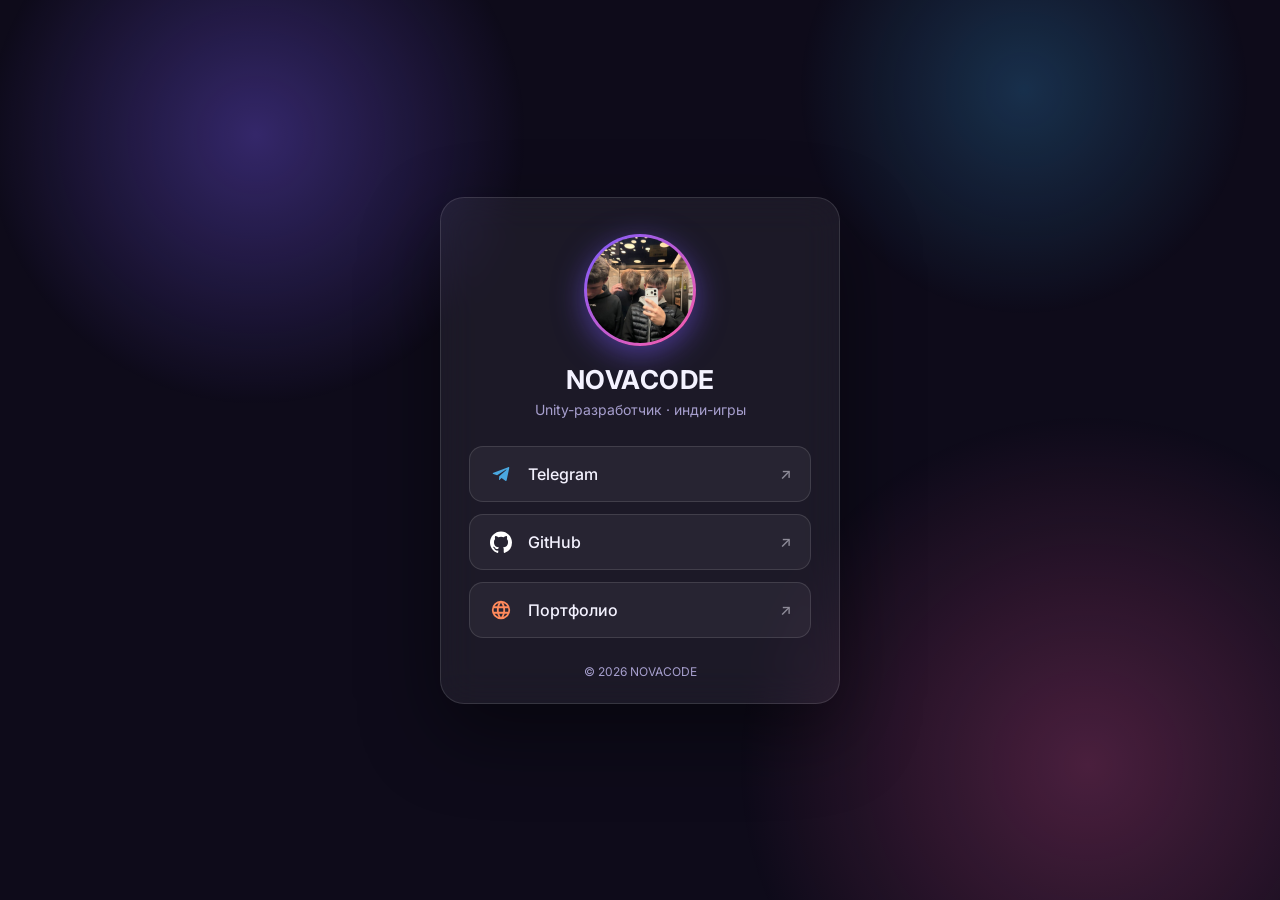
==== links/index.html @ 2648990b "Add link-in-bio page (Telegram, GitHub, portfolio)" ====
<!DOCTYPE html>
<html lang="ru">
<head>
  <meta charset="UTF-8" />
  <meta name="viewport" content="width=device-width, initial-scale=1.0" />
  <title>Стёпа — ссылки</title>
  <meta name="description" content="Все мои ссылки в одном месте: Telegram, GitHub, портфолио." />
  <link rel="preconnect" href="https://fonts.googleapis.com" />
  <link rel="preconnect" href="https://fonts.gstatic.com" crossorigin />
  <link href="https://fonts.googleapis.com/css2?family=Inter:wght@400;500;600;700&display=swap" rel="stylesheet" />
  <link rel="stylesheet" href="style.css" />
</head>
<body>
  <div class="bg"></div>

  <main class="card">
    <div class="avatar-wrap">
      <!-- Замени avatar.jpg на свою аватарку (положи файл в эту же папку) -->
      <img class="avatar" src="avatar.jpg" alt="Аватар"
           onerror="this.onerror=null;this.src='https://api.dicebear.com/9.x/initials/svg?seed=Novacode&backgroundColor=7c5cff';" />
    </div>

    <h1 class="name">NOVACODE</h1>
    <p class="tagline">Unity-разработчик · инди-игры</p>

    <nav class="links">
      <!-- ЗАМЕНИ ссылку на свой Telegram -->
      <a class="link tg" href="https://t.me/n0vacode" target="_blank" rel="noopener">
        <span class="icon" aria-hidden="true">
          <svg viewBox="0 0 24 24" fill="currentColor"><path d="M9.78 18.65l.28-4.23 7.68-6.92c.34-.31-.07-.46-.52-.19L7.74 13.3 3.64 12c-.88-.25-.89-.86.2-1.3l15.97-6.16c.73-.33 1.43.18 1.15 1.3l-2.72 12.81c-.19.91-.74 1.13-1.5.71l-4.14-3.05-1.99 1.93c-.23.23-.42.42-.83.42z"/></svg>
        </span>
        <span class="label">Telegram</span>
        <span class="arrow">↗</span>
      </a>

      <a class="link gh" href="https://github.com/TsDead" target="_blank" rel="noopener">
        <span class="icon" aria-hidden="true">
          <svg viewBox="0 0 24 24" fill="currentColor"><path d="M12 .5C5.37.5 0 5.87 0 12.5c0 5.3 3.44 9.8 8.21 11.39.6.11.82-.26.82-.58l-.01-2.03c-3.34.73-4.04-1.61-4.04-1.61-.55-1.39-1.34-1.76-1.34-1.76-1.09-.75.08-.73.08-.73 1.2.08 1.84 1.24 1.84 1.24 1.07 1.83 2.8 1.3 3.49.99.11-.78.42-1.3.76-1.6-2.67-.3-5.47-1.33-5.47-5.93 0-1.31.47-2.38 1.24-3.22-.13-.3-.54-1.52.12-3.18 0 0 1.01-.32 3.3 1.23a11.5 11.5 0 016.01 0c2.29-1.55 3.3-1.23 3.3-1.23.66 1.66.25 2.88.12 3.18.77.84 1.23 1.91 1.23 3.22 0 4.61-2.8 5.63-5.48 5.92.43.37.81 1.1.81 2.22l-.01 3.29c0 .32.22.7.83.58A12.01 12.01 0 0024 12.5C24 5.87 18.63.5 12 .5z"/></svg>
        </span>
        <span class="label">GitHub</span>
        <span class="arrow">↗</span>
      </a>

      <a class="link pf" href="https://tsdead.github.io/novacode/" target="_blank" rel="noopener">
        <span class="icon" aria-hidden="true">
          <svg viewBox="0 0 24 24" fill="currentColor"><path d="M12 2a10 10 0 100 20 10 10 0 000-20zm6.93 6h-2.95a15.7 15.7 0 00-1.38-3.56A8.03 8.03 0 0118.93 8zM12 4.04c.83 1.2 1.48 2.53 1.91 3.96h-3.82c.43-1.43 1.08-2.76 1.91-3.96zM4.26 14a7.96 7.96 0 010-4h3.38a16.6 16.6 0 000 4H4.26zm.81 2h2.95c.34 1.27.8 2.47 1.38 3.56A8.03 8.03 0 015.07 16zm2.95-8H5.07a8.03 8.03 0 014.33-3.56A15.7 15.7 0 008.02 8zM12 19.96c-.83-1.2-1.48-2.53-1.91-3.96h3.82A15.7 15.7 0 0112 19.96zM14.34 14H9.66a14.7 14.7 0 010-4h4.68a14.7 14.7 0 010 4zm.27 5.56c.58-1.09 1.04-2.29 1.38-3.56h2.95a8.03 8.03 0 01-4.33 3.56zM16.36 14a16.6 16.6 0 000-4h3.38a7.96 7.96 0 010 4h-3.38z"/></svg>
        </span>
        <span class="label">Портфолио</span>
        <span class="arrow">↗</span>
      </a>
    </nav>

    <footer class="foot">© <span id="year"></span> NOVACODE</footer>
  </main>

  <script>document.getElementById('year').textContent = new Date().getFullYear();</script>
</body>
</html>
---- links/style.css ----
:root {
  --bg: #0e0b1a;
  --card: rgba(255, 255, 255, 0.06);
  --card-border: rgba(255, 255, 255, 0.12);
  --text: #f4f2ff;
  --muted: #a79fce;
  --accent: #7c5cff;
}

* { box-sizing: border-box; margin: 0; padding: 0; }

html, body { height: 100%; }

body {
  font-family: 'Inter', system-ui, -apple-system, sans-serif;
  color: var(--text);
  background: var(--bg);
  display: flex;
  align-items: center;
  justify-content: center;
  padding: 24px;
  position: relative;
  overflow-x: hidden;
}

/* Живой градиентный фон */
.bg {
  position: fixed;
  inset: 0;
  z-index: -1;
  background:
    radial-gradient(600px circle at 20% 15%, rgba(124, 92, 255, 0.35), transparent 45%),
    radial-gradient(700px circle at 85% 85%, rgba(255, 92, 168, 0.25), transparent 50%),
    radial-gradient(500px circle at 80% 10%, rgba(60, 180, 255, 0.22), transparent 45%);
  animation: drift 18s ease-in-out infinite alternate;
}

@keyframes drift {
  from { transform: translate3d(0, 0, 0) scale(1); }
  to   { transform: translate3d(0, -20px, 0) scale(1.08); }
}

.card {
  width: 100%;
  max-width: 400px;
  background: var(--card);
  border: 1px solid var(--card-border);
  border-radius: 24px;
  padding: 36px 28px 24px;
  backdrop-filter: blur(18px);
  -webkit-backdrop-filter: blur(18px);
  box-shadow: 0 30px 80px rgba(0, 0, 0, 0.45);
  text-align: center;
  animation: rise 0.7s cubic-bezier(0.2, 0.8, 0.2, 1) both;
}

@keyframes rise {
  from { opacity: 0; transform: translateY(24px); }
  to   { opacity: 1; transform: translateY(0); }
}

.avatar-wrap {
  width: 112px;
  height: 112px;
  margin: 0 auto 18px;
  border-radius: 50%;
  padding: 3px;
  background: linear-gradient(135deg, var(--accent), #ff5ca8);
  box-shadow: 0 8px 30px rgba(124, 92, 255, 0.5);
}

.avatar {
  width: 100%;
  height: 100%;
  border-radius: 50%;
  object-fit: cover;
  display: block;
  background: #1a1630;
}

.name {
  font-size: 26px;
  font-weight: 700;
  letter-spacing: 0.5px;
}

.tagline {
  color: var(--muted);
  font-size: 14px;
  margin: 6px 0 28px;
}

.links {
  display: flex;
  flex-direction: column;
  gap: 12px;
}

.link {
  display: flex;
  align-items: center;
  gap: 14px;
  padding: 14px 18px;
  border-radius: 14px;
  background: rgba(255, 255, 255, 0.05);
  border: 1px solid var(--card-border);
  color: var(--text);
  text-decoration: none;
  font-weight: 500;
  transition: transform 0.18s ease, background 0.18s ease, border-color 0.18s ease;
}

.link:hover {
  transform: translateY(-2px);
  background: rgba(255, 255, 255, 0.1);
  border-color: var(--accent);
}

.link .icon {
  width: 26px;
  height: 26px;
  flex: 0 0 26px;
  display: grid;
  place-items: center;
}

.link .icon svg { width: 22px; height: 22px; }

.link .label { flex: 1; text-align: left; }

.link .arrow {
  opacity: 0.5;
  font-size: 15px;
  transition: transform 0.18s ease, opacity 0.18s ease;
}

.link:hover .arrow { opacity: 1; transform: translate(2px, -2px); }

.tg .icon { color: #4aa8e0; }
.gh .icon { color: #ffffff; }
.pf .icon { color: #ff8a5c; }

.foot {
  margin-top: 26px;
  color: var(--muted);
  font-size: 12px;
}
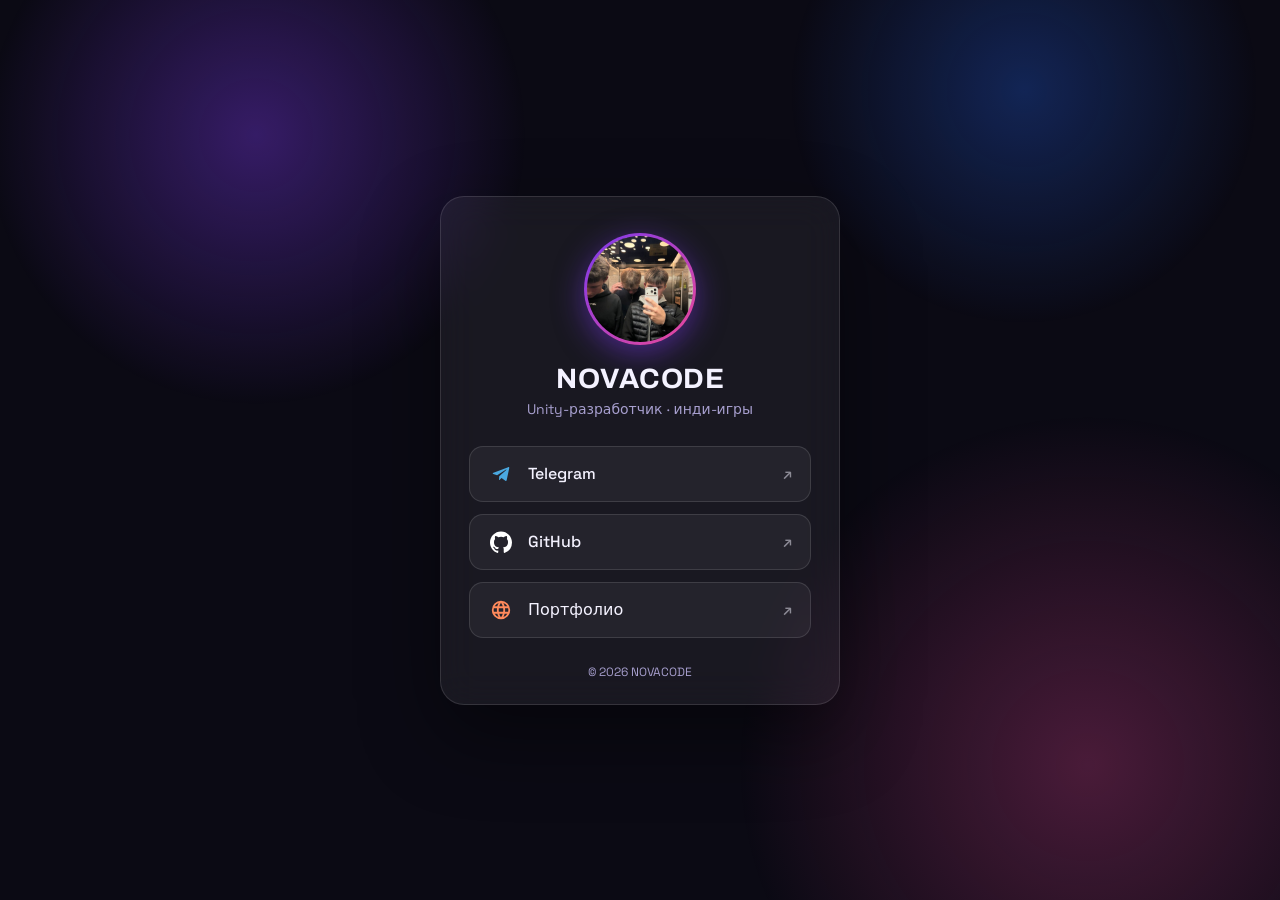
==== commit a82ca09b: "Refine link page with ui-ux-pro-max design system + animate motion - Archivo/Space Grotesk type pair" ====
--- a/links/index.html
+++ b/links/index.html
@@ -7,7 +7,7 @@
   <meta name="description" content="Все мои ссылки в одном месте: Telegram, GitHub, портфолио." />
   <link rel="preconnect" href="https://fonts.googleapis.com" />
   <link rel="preconnect" href="https://fonts.gstatic.com" crossorigin />
-  <link href="https://fonts.googleapis.com/css2?family=Inter:wght@400;500;600;700&display=swap" rel="stylesheet" />
+  <link href="https://fonts.googleapis.com/css2?family=Archivo:wght@400;500;600;700&family=Space+Grotesk:wght@400;500;600;700&display=swap" rel="stylesheet" />
   <link rel="stylesheet" href="style.css" />
 </head>
 <body>
--- a/links/style.css
+++ b/links/style.css
@@ -1,10 +1,24 @@
+/* Дизайн-система сгенерирована скиллом ui-ux-pro-max (design-system),
+   моушен/easing — по скиллу animate. Тёмный glass-вариант. */
+
 :root {
-  --bg: #0e0b1a;
+  /* Семантические токены (по ui-ux-pro-max, адаптированы под тёмную тему) */
+  --color-primary: #2563eb;
+  --color-secondary: #7c3aed;
+  --color-accent: #ec4899;
+
+  --bg: #0b0a14;
+  --bg-elev: rgba(255, 255, 255, 0.05);
   --card: rgba(255, 255, 255, 0.06);
   --card-border: rgba(255, 255, 255, 0.12);
-  --text: #f4f2ff;
-  --muted: #a79fce;
-  --accent: #7c5cff;
+  --foreground: #f4f2ff;
+  --muted-foreground: #a79fce;
+  --ring: var(--color-accent);
+
+  /* Easing (скилл animate) */
+  --ease-out-quint: cubic-bezier(.23, 1, .32, 1);
+  --ease-out-cubic: cubic-bezier(.33, 1, .68, 1);
+  --ease-back: cubic-bezier(.34, 1.56, .64, 1); /* back.out — лёгкий овершут */
 }
 
 * { box-sizing: border-box; margin: 0; padding: 0; }
@@ -12,8 +26,8 @@
 html, body { height: 100%; }
 
 body {
-  font-family: 'Inter', system-ui, -apple-system, sans-serif;
-  color: var(--text);
+  font-family: 'Space Grotesk', system-ui, -apple-system, sans-serif;
+  color: var(--foreground);
   background: var(--bg);
   display: flex;
   align-items: center;
@@ -23,15 +37,15 @@
   overflow-x: hidden;
 }
 
-/* Живой градиентный фон */
+/* Живой градиентный фон из бренд-цветов дизайн-системы */
 .bg {
   position: fixed;
   inset: 0;
   z-index: -1;
   background:
-    radial-gradient(600px circle at 20% 15%, rgba(124, 92, 255, 0.35), transparent 45%),
-    radial-gradient(700px circle at 85% 85%, rgba(255, 92, 168, 0.25), transparent 50%),
-    radial-gradient(500px circle at 80% 10%, rgba(60, 180, 255, 0.22), transparent 45%);
+    radial-gradient(600px circle at 20% 15%, rgba(124, 58, 237, 0.38), transparent 45%),
+    radial-gradient(700px circle at 85% 85%, rgba(236, 72, 153, 0.28), transparent 50%),
+    radial-gradient(520px circle at 80% 10%, rgba(37, 99, 235, 0.30), transparent 45%);
   animation: drift 18s ease-in-out infinite alternate;
 }
 
@@ -51,7 +65,7 @@
   -webkit-backdrop-filter: blur(18px);
   box-shadow: 0 30px 80px rgba(0, 0, 0, 0.45);
   text-align: center;
-  animation: rise 0.7s cubic-bezier(0.2, 0.8, 0.2, 1) both;
+  animation: rise 0.6s var(--ease-out-quint) both;
 }
 
 @keyframes rise {
@@ -65,8 +79,8 @@
   margin: 0 auto 18px;
   border-radius: 50%;
   padding: 3px;
-  background: linear-gradient(135deg, var(--accent), #ff5ca8);
-  box-shadow: 0 8px 30px rgba(124, 92, 255, 0.5);
+  background: linear-gradient(135deg, var(--color-secondary), var(--color-accent));
+  box-shadow: 0 8px 30px rgba(124, 58, 237, 0.5);
 }
 
 .avatar {
@@ -79,13 +93,14 @@
 }
 
 .name {
-  font-size: 26px;
+  font-family: 'Archivo', system-ui, sans-serif;
+  font-size: 28px;
   font-weight: 700;
   letter-spacing: 0.5px;
 }
 
 .tagline {
-  color: var(--muted);
+  color: var(--muted-foreground);
   font-size: 14px;
   margin: 6px 0 28px;
 }
@@ -102,18 +117,44 @@
   gap: 14px;
   padding: 14px 18px;
   border-radius: 14px;
-  background: rgba(255, 255, 255, 0.05);
+  background: var(--bg-elev);
   border: 1px solid var(--card-border);
-  color: var(--text);
+  color: var(--foreground);
   text-decoration: none;
   font-weight: 500;
-  transition: transform 0.18s ease, background 0.18s ease, border-color 0.18s ease;
+  cursor: pointer;
+  transition: transform 200ms var(--ease-out-quint),
+              background 200ms var(--ease-out-quint),
+              border-color 200ms var(--ease-out-quint),
+              box-shadow 200ms var(--ease-out-quint);
+  /* Staggered появление (скилл animate: enter ~300ms ease-out + back overshoot) */
+  opacity: 0;
+  animation: linkIn 420ms var(--ease-back) forwards;
+}
+
+.link:nth-child(1) { animation-delay: 0.15s; }
+.link:nth-child(2) { animation-delay: 0.22s; }
+.link:nth-child(3) { animation-delay: 0.29s; }
+
+@keyframes linkIn {
+  from { opacity: 0; transform: translateY(16px) scale(0.94); }
+  to   { opacity: 1; transform: translateY(0) scale(1); }
 }
 
 .link:hover {
-  transform: translateY(-2px);
+  transform: translateY(-3px);
   background: rgba(255, 255, 255, 0.1);
-  border-color: var(--accent);
+  border-color: var(--color-accent);
+  box-shadow: 0 12px 28px rgba(236, 72, 153, 0.18);
+}
+
+/* Button-press (скилл animate) */
+.link:active { transform: translateY(-1px) scale(0.98); }
+
+/* Видимый фокус для клавиатуры (a11y — приоритет 1 в ui-ux-pro-max) */
+.link:focus-visible {
+  outline: 2px solid var(--ring);
+  outline-offset: 3px;
 }
 
 .link .icon {
@@ -131,7 +172,7 @@
 .link .arrow {
   opacity: 0.5;
   font-size: 15px;
-  transition: transform 0.18s ease, opacity 0.18s ease;
+  transition: transform 200ms var(--ease-out-quint), opacity 200ms var(--ease-out-quint);
 }
 
 .link:hover .arrow { opacity: 1; transform: translate(2px, -2px); }
@@ -142,6 +183,17 @@
 
 .foot {
   margin-top: 26px;
-  color: var(--muted);
+  color: var(--muted-foreground);
   font-size: 12px;
 }
+
+/* Уважать prefers-reduced-motion (скилл animate + чек-лист ui-ux-pro-max) */
+@media (prefers-reduced-motion: reduce) {
+  *, *::before, *::after {
+    animation-duration: 0.01ms !important;
+    animation-iteration-count: 1 !important;
+    transition-duration: 0.01ms !important;
+  }
+  .link { opacity: 1; }
+  .bg { animation: none; }
+}
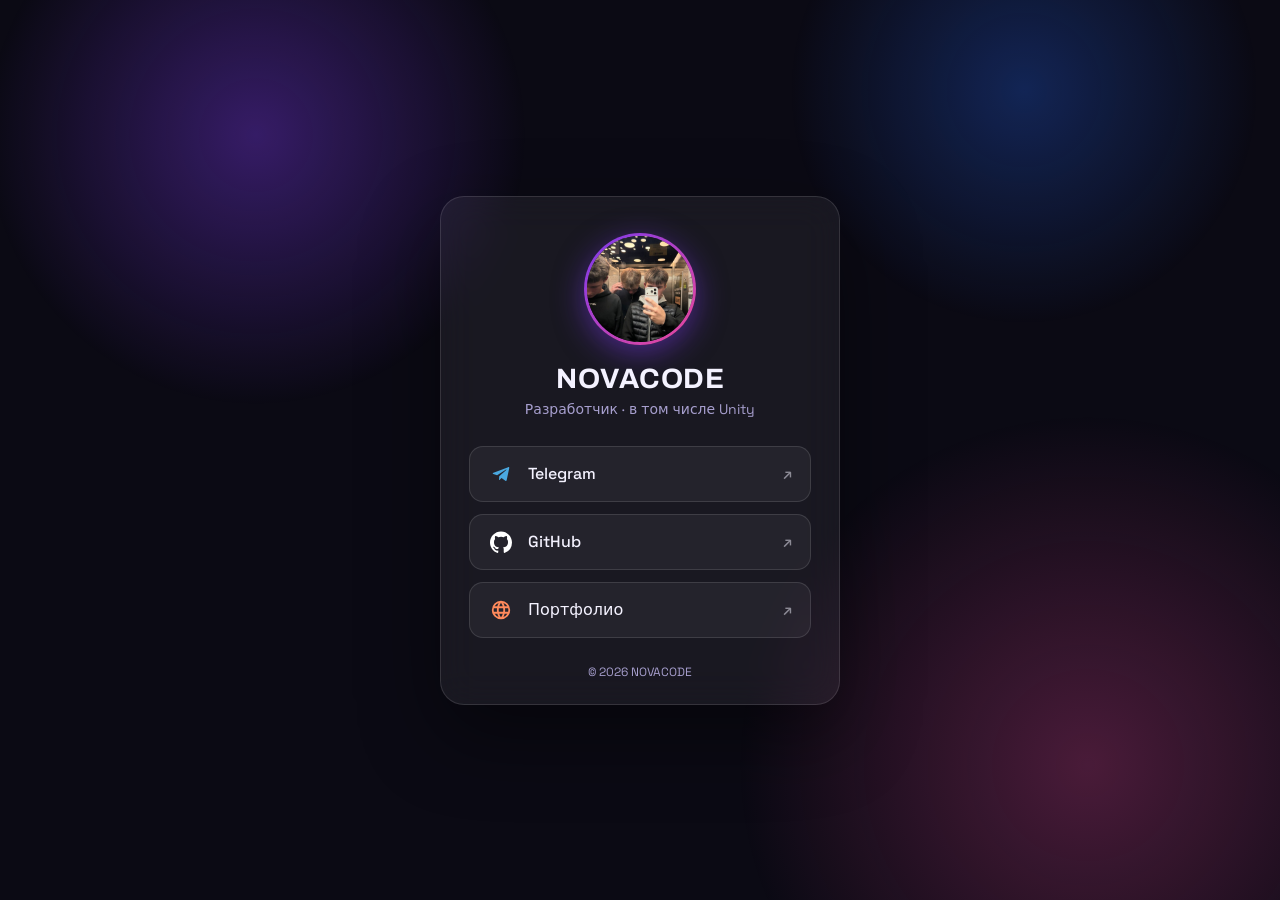
==== commit 909931fa: "Update tagline: developer (incl. Unity)" ====
--- a/links/index.html
+++ b/links/index.html
@@ -21,7 +21,7 @@
     </div>
 
     <h1 class="name">NOVACODE</h1>
-    <p class="tagline">Unity-разработчик · инди-игры</p>
+    <p class="tagline">Разработчик · в том числе Unity</p>
 
     <nav class="links">
       <!-- ЗАМЕНИ ссылку на свой Telegram -->
